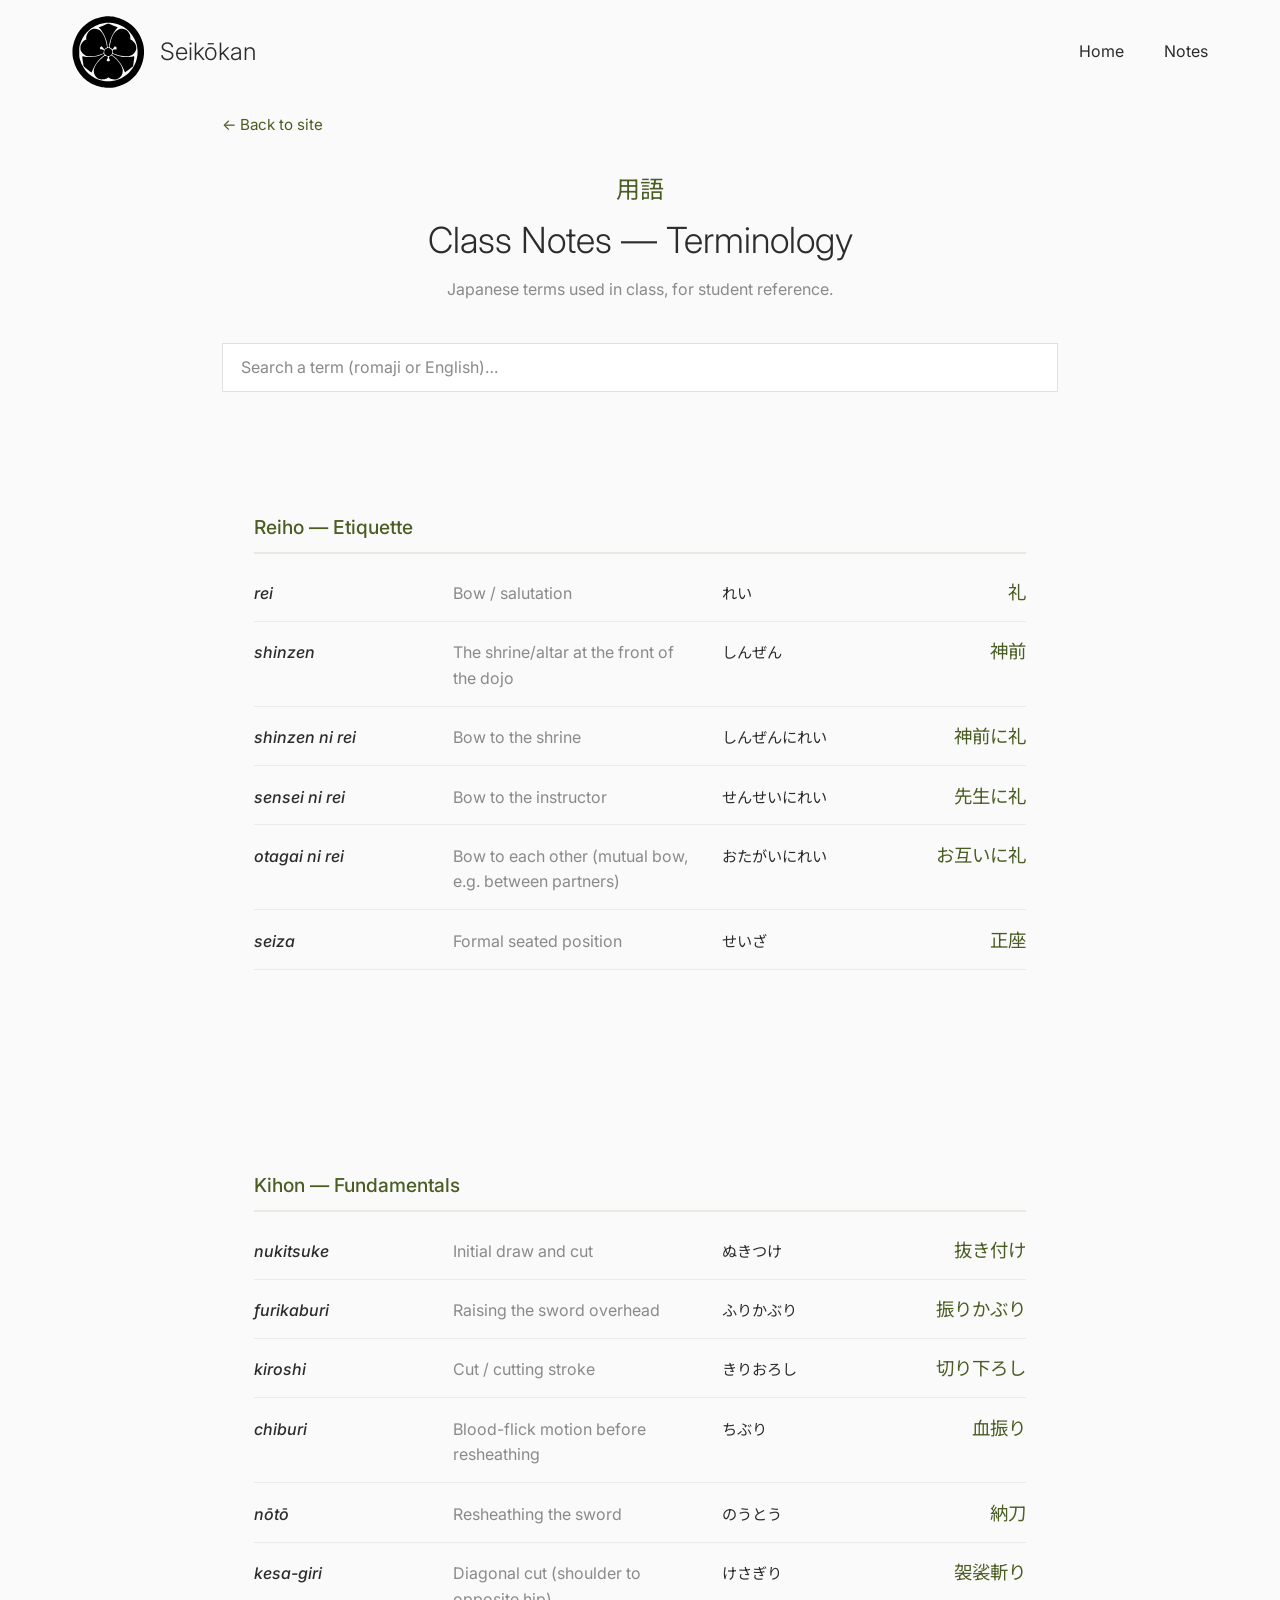
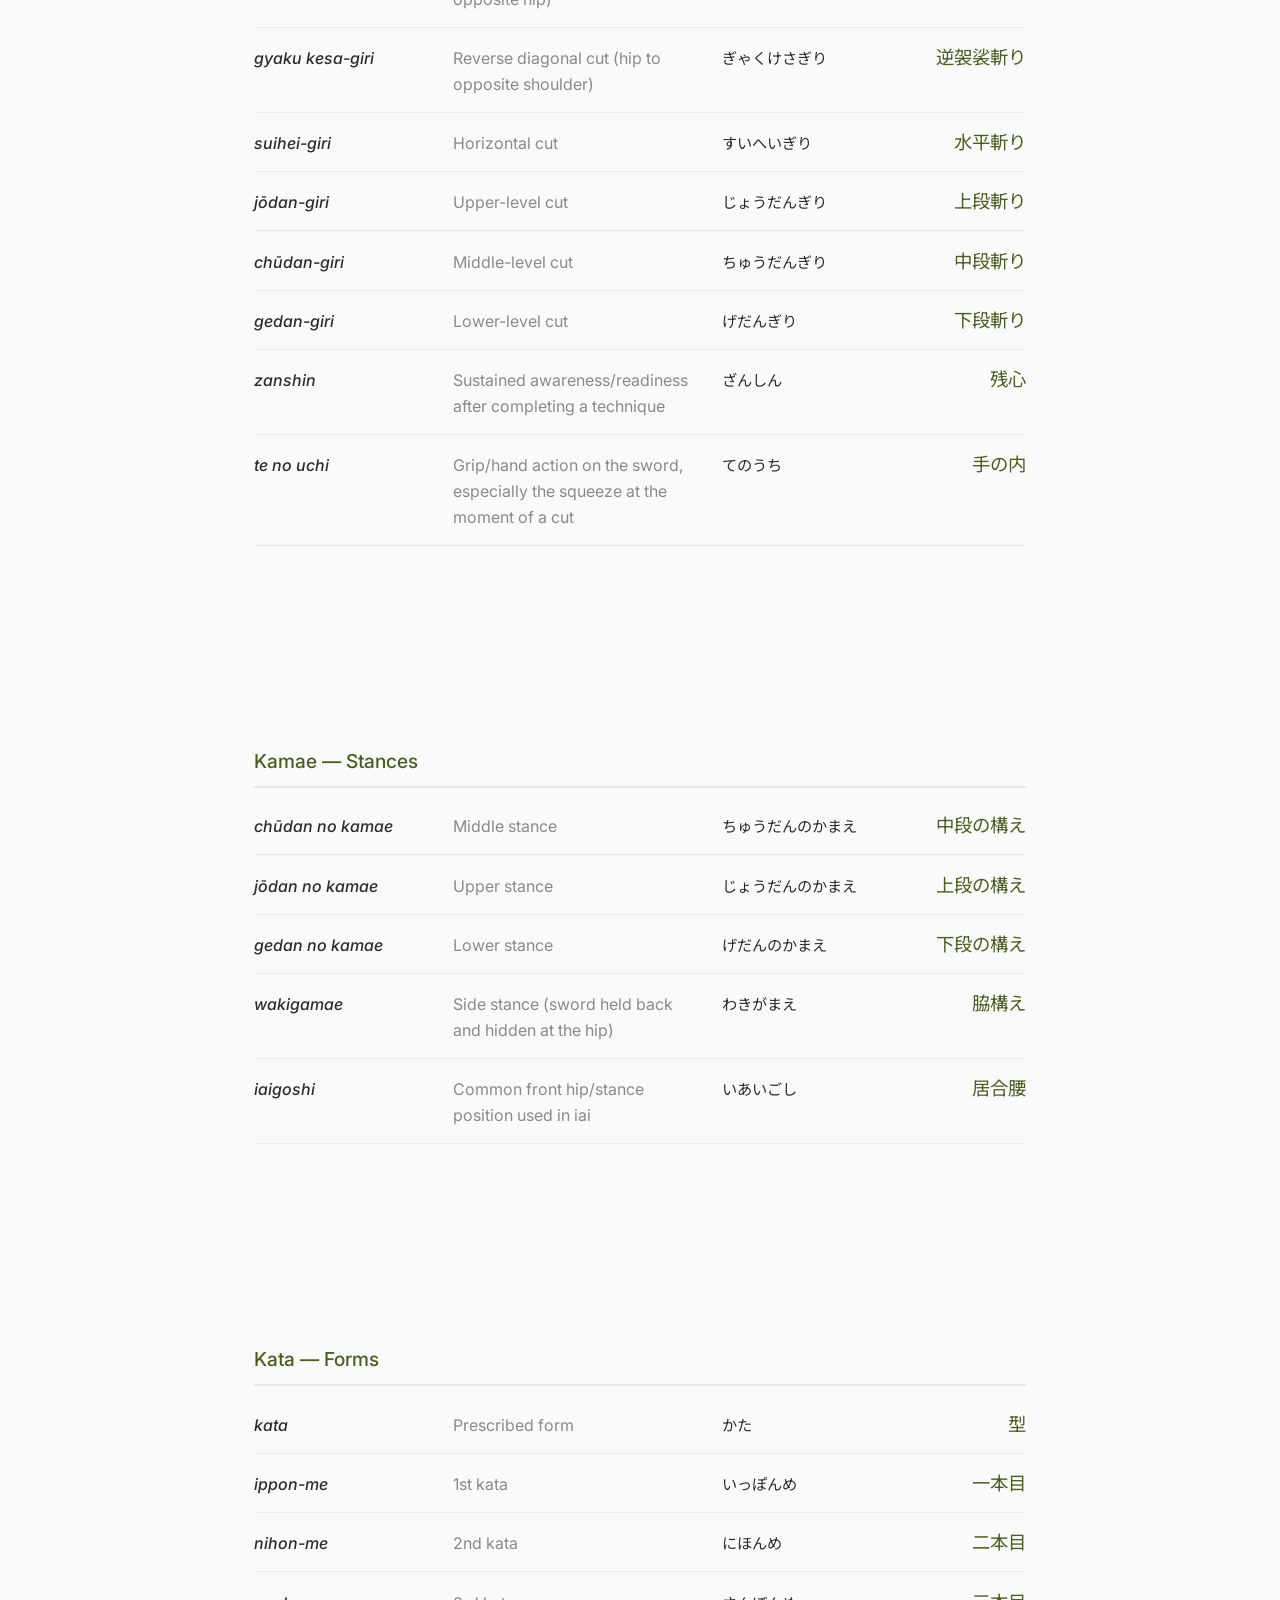
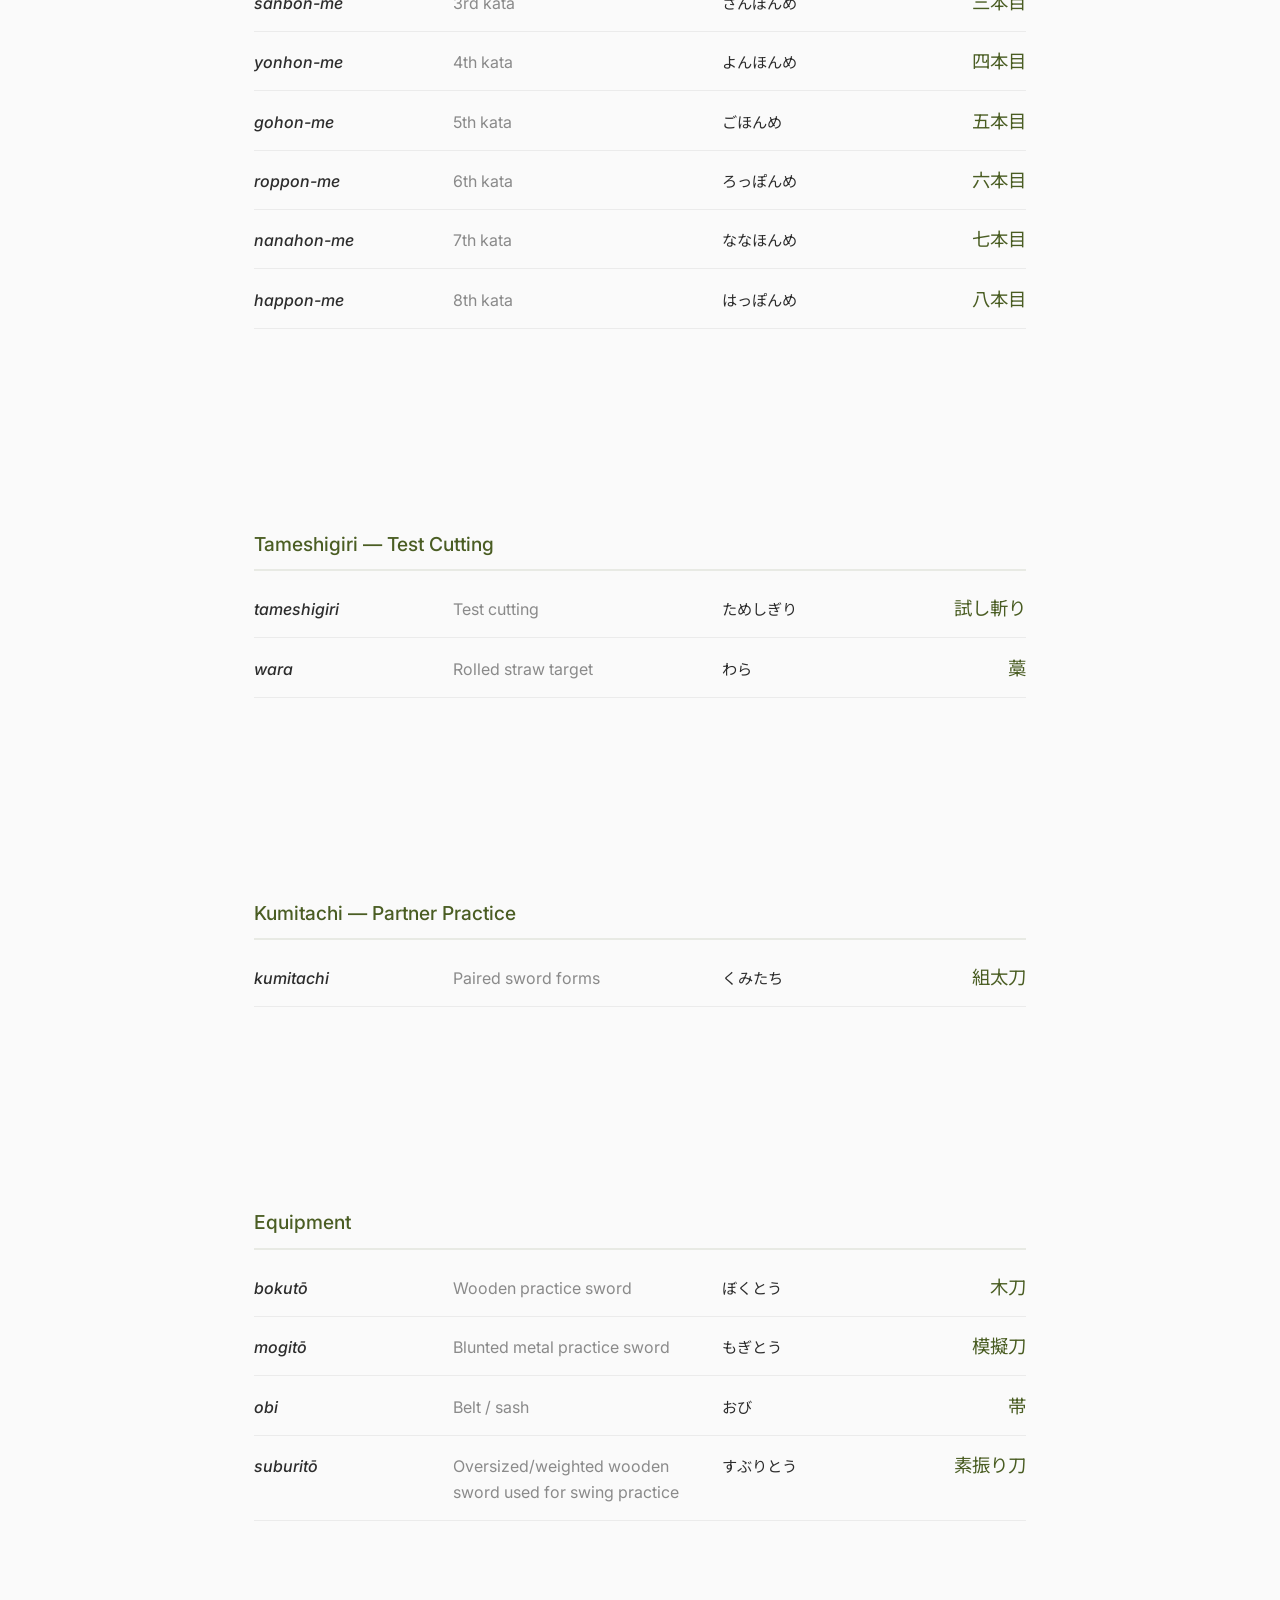
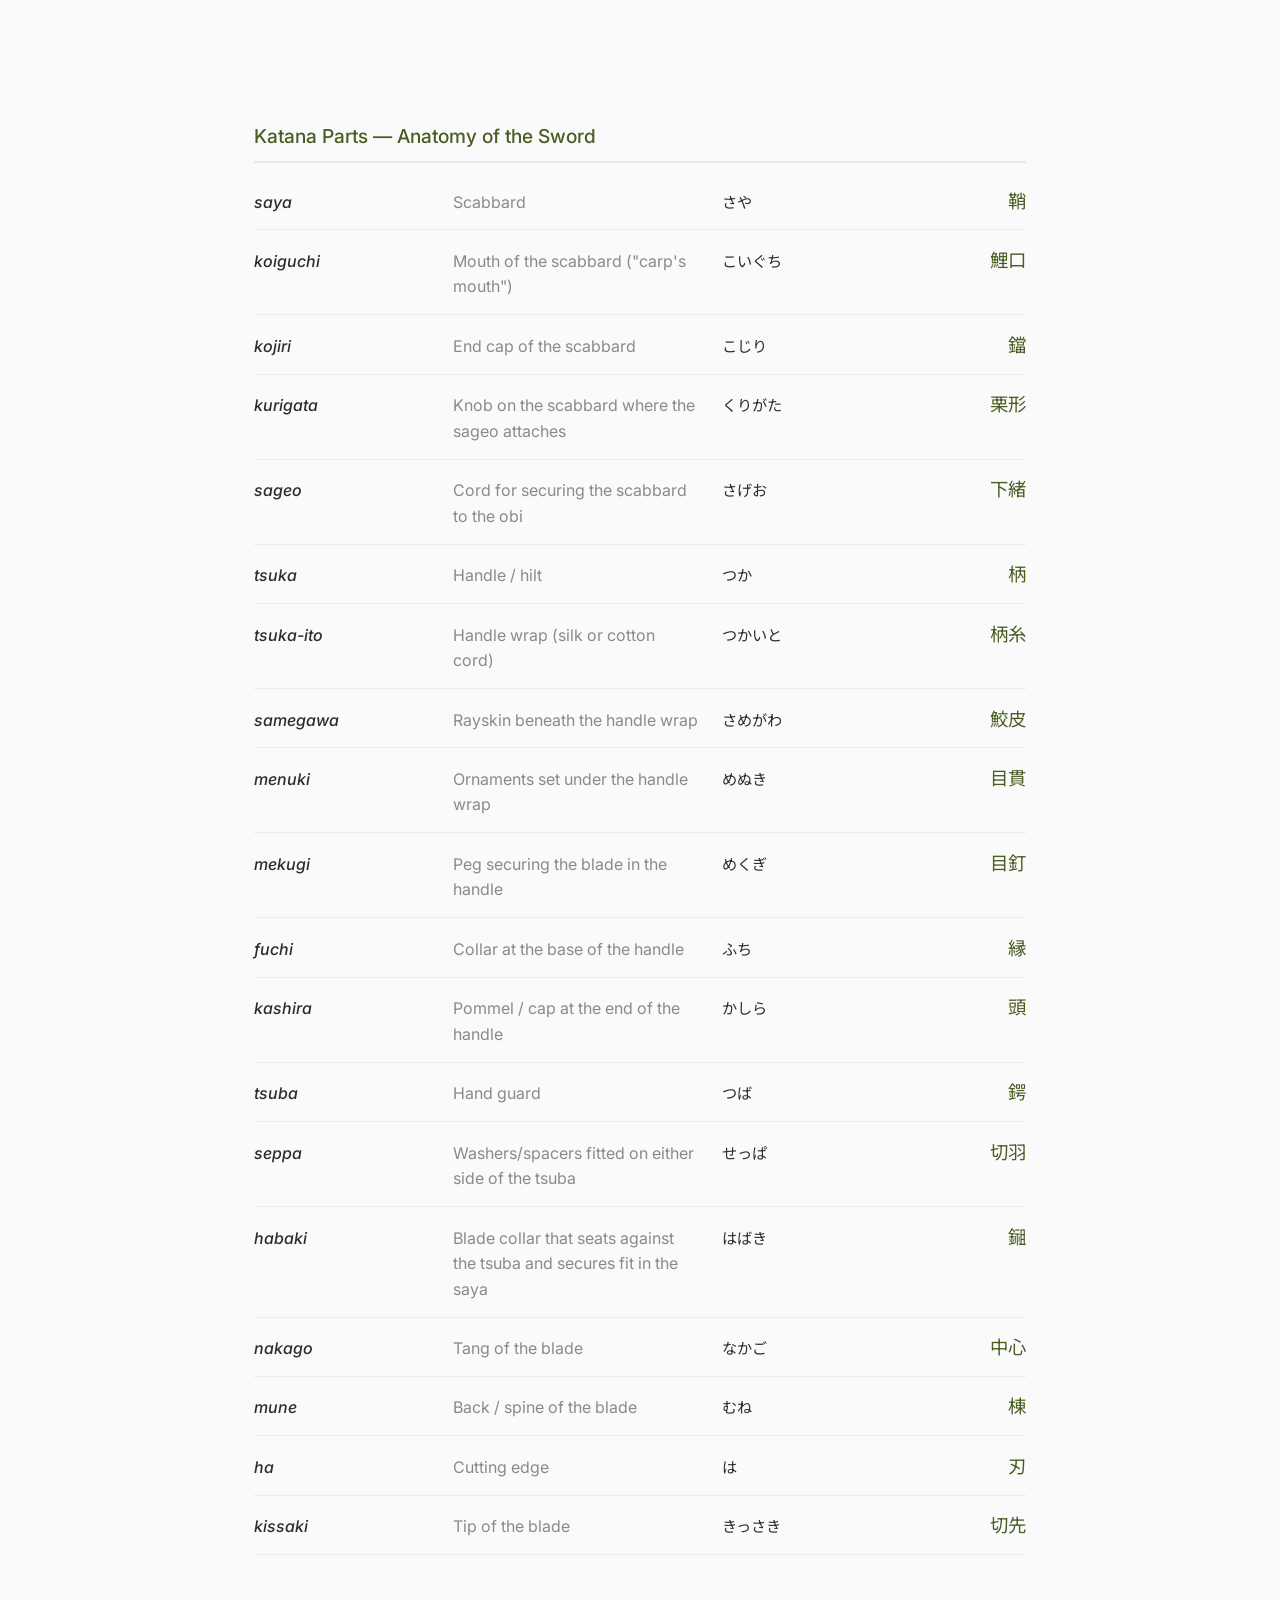
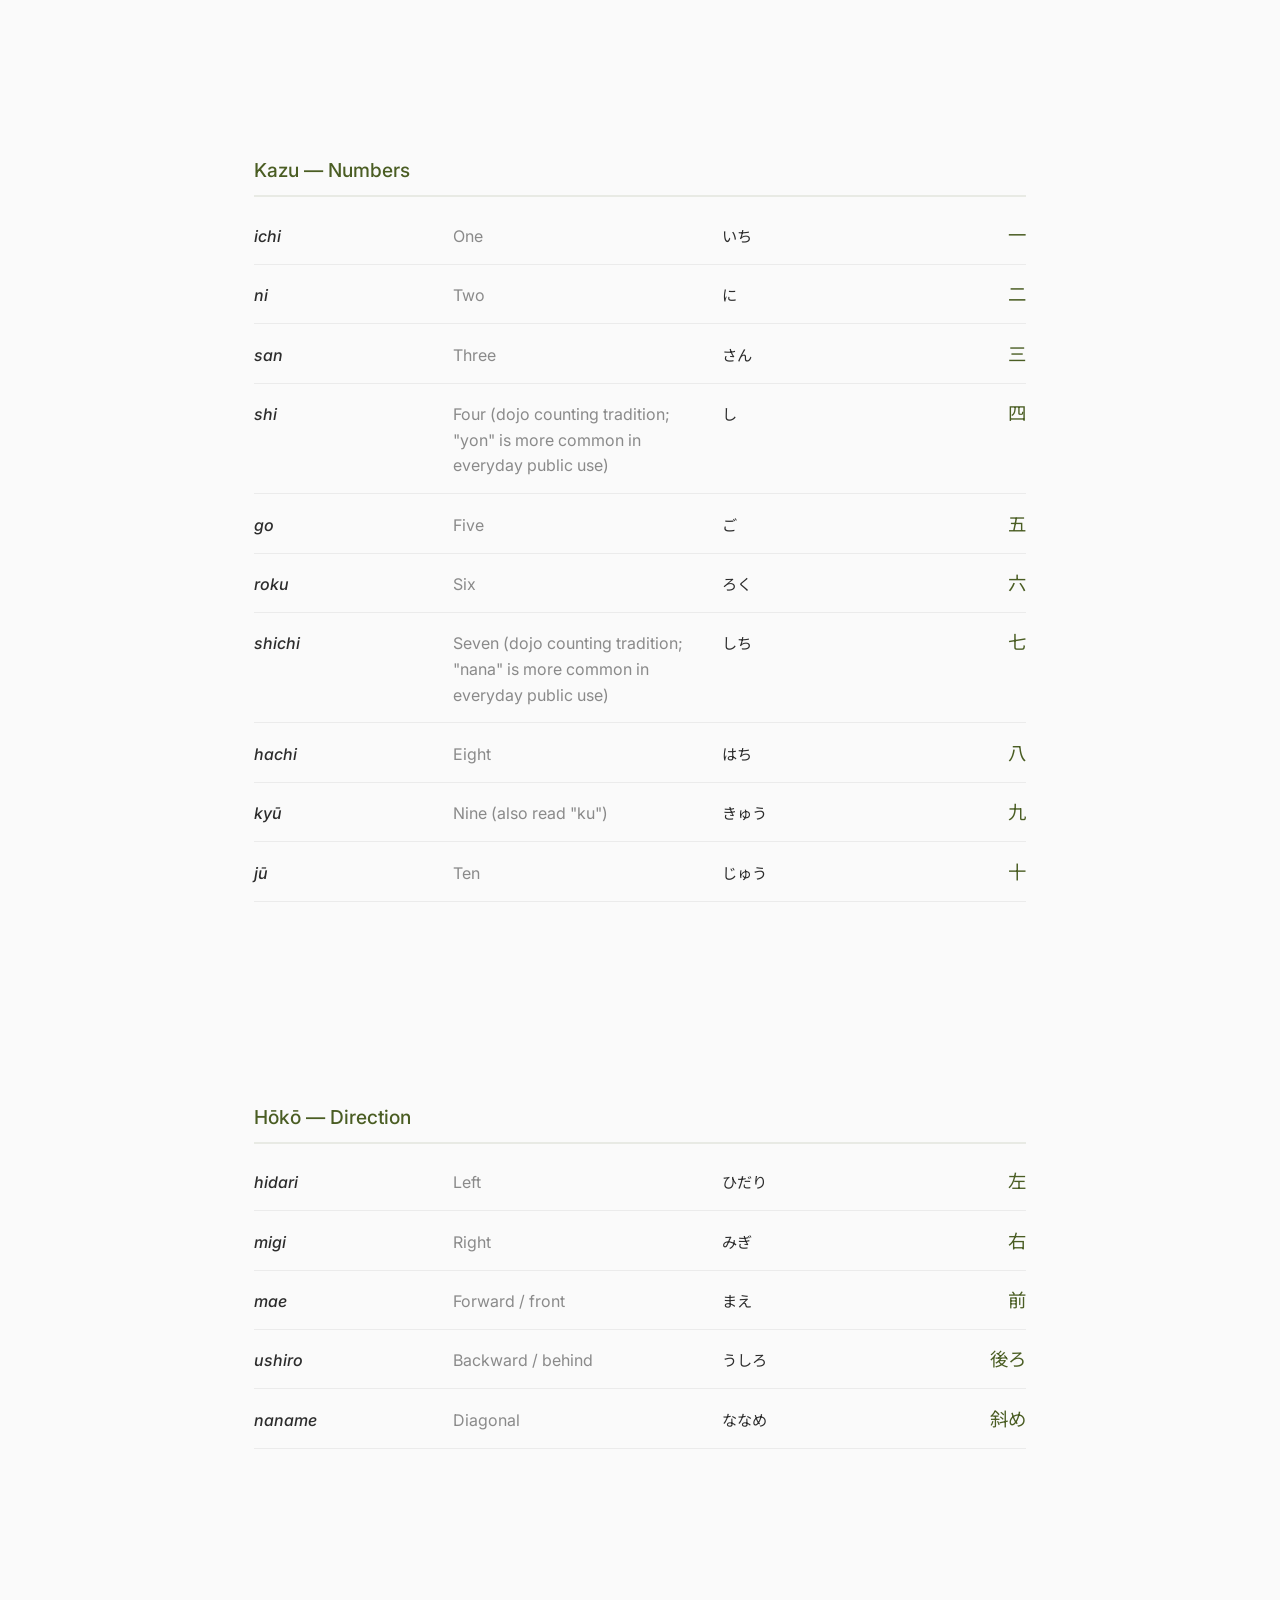
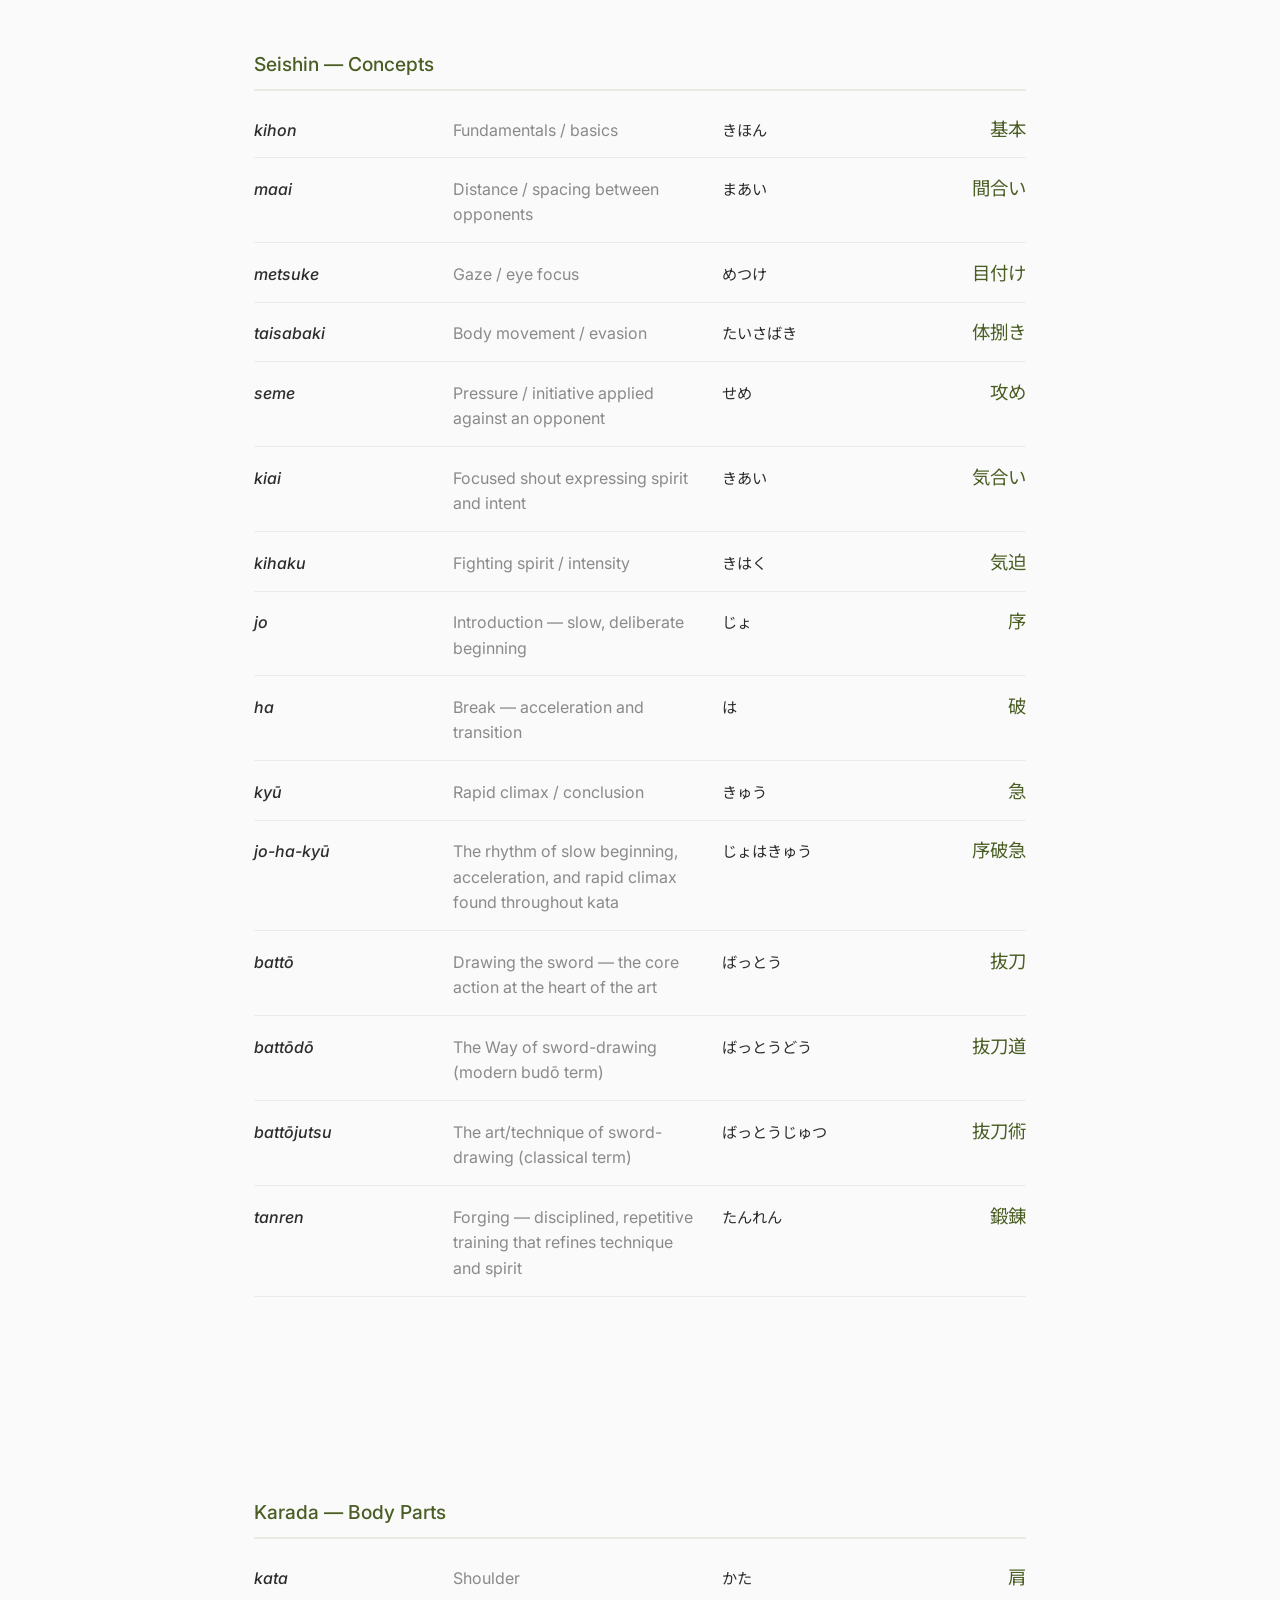
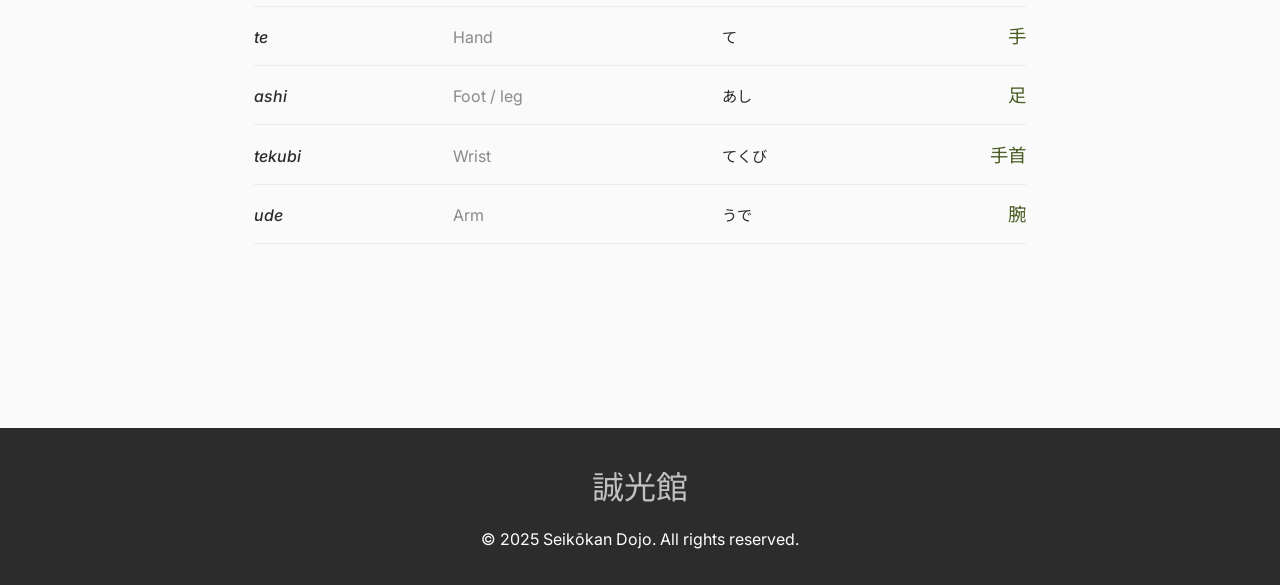
==== notes.html @ f6688fb0 "Add students section to the Seikokan Toyamaryu website." ====
<!DOCTYPE html>
<html lang="en">
<head>
    <meta charset="UTF-8">
    <meta name="viewport" content="width=device-width, initial-scale=1.0">
    <meta name="robots" content="noindex, nofollow">
    <title>Notes | Seikōkan Dojo</title>
    <link href="https://fonts.googleapis.com/css2?family=Noto+Sans+JP:wght@300;400;500;700&family=Inter:wght@300;400;500;600&display=swap" rel="stylesheet" crossorigin="anonymous">
    <link rel="stylesheet" href="css/style.css">
    <link rel="stylesheet" href="css/notes.css">
</head>
<body>
    <header>
        <nav>
            <div class="logo">
                <img src="images/kamon_vector.svg" class="kamon" alt="Seikōkan Kamon">
                <h1>Seikōkan</h1>
            </div>
            <ul class="nav-links">
                <li><a href="index.html">Home</a></li>
                <li><a href="notes.html">Notes</a></li>
            </ul>
        </nav>
    </header>

    <main class="notes-page">
        <a href="index.html" class="notes-back-link">&larr; Back to site</a>

        <div class="notes-header">
            <span class="kanji-small japanese-text">用語</span>
            <h1>Class Notes — Terminology</h1>
            <p>Japanese terms used in class, for student reference.</p>
        </div>

        <input
            type="text"
            id="notes-search"
            class="notes-search"
            placeholder="Search a term (romaji or English)&hellip;"
            autocomplete="off">

        <div id="notes-content"></div>
        <p id="notes-empty-state" class="notes-empty-state">No terms match your search.</p>
    </main>

    <footer>
        <div class="kanji japanese-text">誠光館</div>
        <p>&copy; 2025 Seikōkan Dojo. All rights reserved.</p>
    </footer>

    <script>
        let allData = { categories: [], terms: [] };

        async function loadTerms() {
            try {
                const res = await fetch('data/terms.json');
                if (!res.ok) throw new Error('Failed to load terms.json');
                allData = await res.json();
                render();
            } catch (err) {
                document.getElementById('notes-content').innerHTML =
                    '<p class="notes-empty-state" style="display:block;">Could not load the term list. Please check back later.</p>';
                console.error(err);
            }
        }

        function render(filterText) {
            const container = document.getElementById('notes-content');
            const emptyState = document.getElementById('notes-empty-state');
            const query = (filterText || '').trim().toLowerCase();

            const categories = [...allData.categories].sort((a, b) => a.order - b.order);
            let anyVisible = false;

            container.innerHTML = '';

            categories.forEach(cat => {
                const terms = allData.terms
                    .filter(t => t.category === cat.id)
                    .sort((a, b) => a.order - b.order);

                if (terms.length === 0) return;

                const section = document.createElement('section');
                section.className = 'term-category';

                const heading = document.createElement('h2');
                heading.textContent = cat.label;
                section.appendChild(heading);

                const list = document.createElement('div');
                list.className = 'term-list';

                let categoryHasVisibleRow = false;

                terms.forEach(term => {
                    const matches = !query ||
                        term.romaji.toLowerCase().includes(query) ||
                        term.english.toLowerCase().includes(query);

                    const row = document.createElement('div');
                    row.className = 'term-row' + (matches ? '' : ' is-hidden');

                    row.innerHTML = `
                        <span class="term-romaji">${term.romaji}</span>
                        <span class="term-english">${term.english}</span>
                        <span class="term-kana japanese-text">${term.kana}</span>
                        <span class="term-kanji japanese-text">${term.kanji}</span>
                    `;

                    if (matches) {
                        categoryHasVisibleRow = true;
                        anyVisible = true;
                    }

                    list.appendChild(row);
                });

                section.className += categoryHasVisibleRow ? '' : ' is-empty';
                section.appendChild(list);
                container.appendChild(section);
            });

            emptyState.style.display = anyVisible ? 'none' : 'block';
        }

        document.getElementById('notes-search').addEventListener('input', (e) => {
            render(e.target.value);
        });

        document.addEventListener('DOMContentLoaded', loadTerms);
    </script>
</body>
</html>
---- css/style.css ----
/* ============================================================
   Seikōkan Dojo — Main Stylesheet
   seikokan-toyamaryu.com
   ============================================================ */


/* ------------------------------------------------------------
   CSS Custom Properties
   ------------------------------------------------------------ */
:root {
    --sumi-black: #2c2c2c;
    --warm-white: #fafafa;
    --silver-gray: #8a8a8a;
    --deep-indigo: #1a365d;
    --matcha-green: #4a5d23;
    --light-matcha: #6b7c3a;
    --matcha-accent: rgba(74, 93, 35, 0.1);
    --paper-white: #ffffff;
    --subtle-shadow: rgba(0, 0, 0, 0.08);
}


/* ------------------------------------------------------------
   Reset & Base
   ------------------------------------------------------------ */
* {
    margin: 0;
    padding: 0;
    box-sizing: border-box;
}

html {
    scroll-behavior: smooth;
}

body {
    font-family: 'Inter', -apple-system, BlinkMacSystemFont, sans-serif;
    line-height: 1.6;
    color: var(--sumi-black);
    background: var(--warm-white);
}

.japanese-text {
    font-family: 'Noto Sans JP', sans-serif;
}


/* ------------------------------------------------------------
   Animations
   ------------------------------------------------------------ */
.fade-in {
    opacity: 0;
    transform: translateY(30px);
    animation: fadeIn 0.8s ease forwards;
}

@keyframes fadeIn {
    to {
        opacity: 1;
        transform: translateY(0);
    }
}

@keyframes float {
    0%, 100% { transform: translateY(0px); }
    50%       { transform: translateY(-20px); }
}


/* ------------------------------------------------------------
   Header & Navigation
   ------------------------------------------------------------ */
header {
    position: fixed;
    top: 0;
    width: 100%;
    background: rgba(250, 250, 250, 0.95);
    backdrop-filter: blur(10px);
    z-index: 1000;
    padding: 1rem 0;
    transition: all 0.3s ease;
}

nav {
    max-width: 1200px;
    margin: 0 auto;
    display: flex;
    justify-content: space-between;
    align-items: center;
    padding: 0 2rem;
}

.logo {
    display: flex;
    align-items: center;
    gap: 1rem;
}

.logo h1 {
    font-size: 1.5rem;
    font-weight: 300;
    color: var(--sumi-black);
}

.logo .kamon {
    width: 4.5rem;
    height: 4.5rem;
    filter: brightness(0) saturate(100%) invert(0%);
}

.nav-links {
    display: flex;
    list-style: none;
    gap: 2.5rem;
}

.nav-links a {
    text-decoration: none;
    color: var(--sumi-black);
    font-weight: 400;
    transition: color 0.3s ease;
    position: relative;
}

.nav-links a:hover {
    color: var(--matcha-green);
}

.nav-links a::after {
    content: '';
    position: absolute;
    bottom: -5px;
    left: 0;
    width: 0;
    height: 1px;
    background: var(--matcha-green);
    transition: width 0.3s ease;
}

.nav-links a:hover::after {
    width: 100%;
}


/* ------------------------------------------------------------
   Hero Section
   ------------------------------------------------------------ */
.hero {
    min-height: 100vh;
    display: flex;
    align-items: center;
    justify-content: center;
    position: relative;
    background: linear-gradient(135deg, var(--warm-white) 0%, var(--matcha-accent) 100%);
    overflow: hidden;
}

.hero::before {
    content: '';
    position: absolute;
    top: 0;
    right: 0;
    width: 50%;
    height: 100%;
    background: url('data:image/svg+xml,<svg xmlns="http://www.w3.org/2000/svg" viewBox="0 0 100 100"><circle cx="50" cy="50" r="1" fill="rgba(74,93,35,0.05)"/></svg>') repeat;
    background-size: 60px 60px;
}

/* Kanji calligraphy column */
.japanese-characters {
    position: absolute;
    top: 8%;
    right: 150px;
    display: flex;
    flex-direction: column;
    align-items: center;
    gap: 25px;
    z-index: 3;
}

.japanese-characters .character {
    width: 180px;
    background-size: contain;
    background-repeat: no-repeat;
    background-position: center;
    opacity: 0.9;
}

/* Heights calculated from intrinsic image dimensions:
   height = 180px × (image_height / image_width) */
.japanese-characters .makoto {
    background-image: url('../images/makoto_sei_scan.png');
    height: 168px; /* 180 × (2393 / 2742) */
}

.japanese-characters .hikari {
    background-image: url('../images/hikari_ko_scan.png');
    height: 170px; /* 180 × (2372 / 2510) */
}

.japanese-characters .kan {
    background-image: url('../images/kan_scan.png');
    height: 178px; /* 180 × (2540 / 2571) */
}

.hero-content {
    max-width: 1000px;
    margin: 0 auto;
    padding: 0 2rem;
    display: grid;
    grid-template-columns: 1fr 0.8fr;
    gap: 1rem;
    align-items: center;
    position: relative;
    z-index: 2;
}

.hero-text h1 {
    font-size: 3.5rem;
    font-weight: 300;
    color: var(--sumi-black);
    margin-bottom: 1rem;
    line-height: 1.2;
}

.hero-text .kanji-large {
    font-size: 4rem;
    color: var(--matcha-green);
    font-weight: 400;
    display: block;
    margin-bottom: 0.5rem;
    font-family: 'Hiragino Mincho ProN', 'Yu Mincho', 'YuMincho', 'Hiragino Mincho Pro', 'MS PMincho', 'serif';
}

.hero-text .subtitle {
    font-size: 1.75rem;
    color: var(--silver-gray);
    margin-bottom: 2rem;
    font-weight: 300;
}

.hero-text p {
    color: var(--silver-gray);
    font-size: 1.1rem;
    margin-bottom: 2.5rem;
    line-height: 1.7;
}

.cta-button {
    display: inline-block;
    padding: 1rem 2rem;
    background: var(--matcha-green);
    color: var(--paper-white);
    text-decoration: none;
    font-weight: 500;
    transition: all 0.3s ease;
    border: 2px solid var(--matcha-green);
}

.cta-button:hover {
    background: transparent;
    color: var(--matcha-green);
    transform: translateY(-2px);
    box-shadow: 0 8px 25px var(--subtle-shadow);
}

.hero-visual {
    display: flex;
    justify-content: flex-start;
    align-items: flex-start;
    position: relative;
    padding-left: 2rem;
    padding-top: 2rem;
}

/* Katana silhouette graphic */
.katana-silhouette {
    position: relative;
    width: 480px;
    height: 600px;
    opacity: 0.2;
    animation: float 6s ease-in-out infinite;
    transform: translateX(-150px);
}

.katana-blade {
    position: absolute;
    width: 6px;
    height: 420px;
    background: linear-gradient(180deg, var(--matcha-green), var(--sumi-black));
    left: 50%;
    top: 0;
    transform: translateX(-50%);
    clip-path: polygon(50% 0%, 0% 100%, 100% 100%);
    border: none;
    outline: none;
}

.katana-guard {
    position: absolute;
    width: 30px;
    height: 9px;
    background: var(--sumi-black);
    left: 50%;
    top: 412px;
    transform: translateX(-50%);
    border-radius: 3px;
}

.katana-handle {
    position: absolute;
    width: 12px;
    height: 135px;
    background: linear-gradient(180deg, var(--sumi-black), #4a4a4a);
    left: 50%;
    top: 427px;
    transform: translateX(-50%);
    border-radius: 0 0 6px 6px;
}

.katana-wrap {
    position: absolute;
    width: 15px;
    height: 3px;
    background: var(--matcha-green);
    left: 50%;
    transform: translateX(-50%);
    border-radius: 1.5px;
}

.katana-wrap:nth-of-type(2) { top: 295px; }
.katana-wrap:nth-of-type(3) { top: 305px; }
.katana-wrap:nth-of-type(4) { top: 315px; }
.katana-wrap:nth-of-type(5) { top: 325px; }
.katana-wrap:nth-of-type(6) { top: 335px; }
.katana-wrap:nth-of-type(7) { top: 345px; }
.katana-wrap:nth-of-type(8) { top: 355px; }


/* ------------------------------------------------------------
   Sections (shared)
   ------------------------------------------------------------ */
section {
    padding: 5rem 0;
    max-width: 1200px;
    margin: 0 auto;
    padding-left: 2rem;
    padding-right: 2rem;
}

.section-title {
    font-size: 2.5rem;
    font-weight: 300;
    text-align: center;
    margin-bottom: 3rem;
    color: var(--sumi-black);
    position: relative;
}

.section-title::after {
    content: '';
    display: block;
    width: 60px;
    height: 2px;
    background: var(--matcha-green);
    margin: 1rem auto;
}


/* ------------------------------------------------------------
   About Section
   ------------------------------------------------------------ */
.about-content {
    display: grid;
    grid-template-columns: 1fr 1fr;
    gap: 4rem;
    align-items: flex-start;
}

.philosophy-cards {
    display: flex;
    flex-direction: column;
    gap: 2rem;
}

.about-text h3 {
    font-size: 1.5rem;
    margin-bottom: 1.5rem;
    color: var(--matcha-green);
    font-weight: 400;
}

.about-text p {
    margin-bottom: 1.5rem;
    color: var(--silver-gray);
    line-height: 1.7;
}

.philosophy-card {
    background: var(--paper-white);
    padding: 2rem;
    box-shadow: 0 4px 20px var(--subtle-shadow);
    border-left: 4px solid var(--matcha-green);
}

.philosophy-card .kanji {
    font-size: 3rem;
    color: var(--matcha-green);
    display: block;
    text-align: center;
    margin-bottom: 1rem;
}

.philosophy-card h4 {
    text-align: center;
    font-size: 1.2rem;
    margin-bottom: 1rem;
    color: var(--sumi-black);
}


/* ------------------------------------------------------------
   Head Instructor Card
   ------------------------------------------------------------ */
.instructor-card {
    background: var(--paper-white);
    padding: 2.5rem;
    box-shadow: 0 4px 20px var(--subtle-shadow);
    border-left: 4px solid var(--deep-indigo);
    margin: 3rem 0;
    text-align: center;
}

.instructor-card .title {
    font-size: 1rem;
    color: var(--deep-indigo);
    font-weight: 500;
    text-transform: uppercase;
    letter-spacing: 0.1em;
    margin-bottom: 0.5rem;
}

.instructor-card .photo {
    width: 90px;
    height: 90px;
    border-radius: 50%;
    margin: 1rem auto 1.5rem;
    border: 3px solid var(--deep-indigo);
    box-shadow: 0 4px 15px rgba(0, 0, 0, 0.15);
    object-fit: cover;
    display: block;
}

.instructor-card .name {
    font-size: 2rem;
    color: var(--sumi-black);
    font-weight: 300;
    margin-bottom: 1.5rem;
}

.instructor-card .credentials {
    text-align: center;
}

.instructor-card .credential {
    margin-bottom: 1.2rem;
}

.instructor-card .credential:last-child {
    margin-bottom: 0;
}

.instructor-card .rank {
    font-size: 1.1rem;
    color: var(--matcha-green);
    font-weight: 500;
    margin-bottom: 0.3rem;
}

.instructor-card .federation {
    font-size: 0.9rem;
    color: var(--silver-gray);
    font-weight: 400;
    line-height: 1.4;
}

.instructor-card .federation .school {
    display: block;
    margin-bottom: 0.2rem;
}

.instructor-card .federation .japanese-text {
    display: block;
    margin-top: 0.2rem;
    font-size: 0.85rem;
}


/* ------------------------------------------------------------
   Philosophy Section
   ------------------------------------------------------------ */
.philosophy {
    padding: 4rem 2rem;
    background: var(--matcha-accent);
}

.philosophy-content {
    max-width: 1000px;
    margin: 0 auto;
}

.philosophy .philosophy-cards {
    display: grid;
    grid-template-columns: repeat(3, 1fr);
    gap: 3rem;
    margin-top: 3rem;
    max-width: 1200px;
    margin-left: auto;
    margin-right: auto;
}

@media (max-width: 1200px) {
    .philosophy .philosophy-cards {
        grid-template-columns: repeat(auto-fit, minmax(350px, 1fr));
    }
}


/* ------------------------------------------------------------
   Classes Grid
   ------------------------------------------------------------ */
.classes-grid {
    display: grid;
    grid-template-columns: repeat(2, 1fr);
    grid-template-rows: repeat(2, 1fr);
    gap: 2rem;
    margin-top: 2rem;
}

.class-card {
    background: var(--paper-white);
    padding: 2rem;
    box-shadow: 0 4px 20px var(--subtle-shadow);
    transition: transform 0.3s ease, box-shadow 0.3s ease;
}

.class-card:hover {
    transform: translateY(-5px);
    box-shadow: 0 8px 30px var(--subtle-shadow);
}

.class-card h3 {
    font-size: 1.3rem;
    margin-bottom: 1rem;
    color: var(--matcha-green);
}

.class-card p {
    color: var(--silver-gray);
    line-height: 1.6;
}


/* ------------------------------------------------------------
   Contact Section
   ------------------------------------------------------------ */
.contact {
    background: var(--paper-white);
    padding: 5rem 2rem;
}

.contact-content {
    max-width: 1200px;
    margin: 0 auto;
    display: grid;
    grid-template-columns: 1fr 1fr;
    gap: 4rem;
}

.contact-info h3 {
    color: var(--matcha-green);
    margin-bottom: 1.5rem;
}

.contact-info p {
    margin-bottom: 1rem;
    color: var(--silver-gray);
}

.social-links {
    margin-top: 1.5rem;
}

.social-link {
    display: inline-block;
    padding: 0.5rem 1rem;
    background: #1877f2;
    color: var(--paper-white);
    text-decoration: none;
    border-radius: 5px;
    font-weight: 500;
    transition: all 0.3s ease;
    margin-right: 1rem;
}

.social-link:hover {
    background: #166fe5;
    transform: translateY(-2px);
    box-shadow: 0 4px 15px rgba(24, 119, 242, 0.3);
}

.social-link:visited {
    color: var(--paper-white);
}


/* ------------------------------------------------------------
   Footer
   ------------------------------------------------------------ */
footer {
    background: var(--sumi-black);
    color: var(--paper-white);
    text-align: center;
    padding: 2rem 0;
}

footer .kanji {
    font-size: 2rem;
    margin-bottom: 1rem;
    opacity: 0.7;
}


/* ------------------------------------------------------------
   Responsive — Tablet (max 768px)
   ------------------------------------------------------------ */
@media (max-width: 768px) {
    .nav-links         { display: none; }
    .japanese-characters { display: none; }
    .katana-silhouette { display: none; }
    .hero::before      { display: none; }
    .hero-visual       { display: none; }

    .hero-content {
        grid-template-columns: 1fr;
        text-align: center;
        padding: 0 1rem;
    }

    .hero-text h1       { font-size: 2.5rem; }
    .hero-text .kanji-large { font-size: 3rem; }
    .hero-text .subtitle { font-size: 1.4rem; }
    .hero-text p        { font-size: 1rem; margin-bottom: 2rem; }

    .about-content,
    .contact-content    { grid-template-columns: 1fr; }

    .classes-grid       { grid-template-columns: 1fr; }

    .philosophy .philosophy-cards {
        grid-template-columns: 1fr;
        gap: 2rem;
    }

    section {
        padding: 3rem 0;
        padding-left: 1rem;
        padding-right: 1rem;
    }

    .philosophy  { padding: 3rem 1rem; }
    .contact     { padding: 3rem 1rem; }

    .section-title  { font-size: 2rem; margin-bottom: 2rem; }

    .instructor-card {
        margin: 2rem 0;
        padding: 2rem;
    }

    .instructor-card .credentials { text-align: center; }
}


/* ------------------------------------------------------------
   Responsive — Mobile (max 480px)
   ------------------------------------------------------------ */
@media (max-width: 480px) {
    .hero-text h1           { font-size: 2rem; }
    .hero-text .kanji-large { font-size: 2.5rem; }
    .hero-text .subtitle    { font-size: 1.2rem; }
    .section-title          { font-size: 1.8rem; }
    .instructor-card .name  { font-size: 1.6rem; }
    .philosophy-card .kanji { font-size: 2.5rem; }

    .cta-button {
        padding: 0.8rem 1.5rem;
        font-size: 0.9rem;
    }
}
---- css/notes.css ----
/* ============================================================
   Seikōkan Dojo — Notes (Student Glossary) Stylesheet
   Extends css/style.css design tokens
   ============================================================ */

.notes-page {
    padding-top: 7rem;
    max-width: 900px;
    margin: 0 auto;
    padding-left: 2rem;
    padding-right: 2rem;
    padding-bottom: 4rem;
    min-height: 100vh;
}

.notes-header {
    text-align: center;
    margin-bottom: 2.5rem;
}

.notes-header .kanji-small {
    font-family: 'Noto Sans JP', sans-serif;
    font-size: 1.5rem;
    color: var(--matcha-green);
    display: block;
    margin-bottom: 0.25rem;
}

.notes-header h1 {
    font-weight: 300;
    font-size: 2.25rem;
    color: var(--sumi-black);
    margin-bottom: 0.5rem;
}

.notes-header p {
    color: var(--silver-gray);
    font-size: 1rem;
}

/* Search */
.notes-search {
    display: block;
    width: 100%;
    padding: 0.85rem 1.1rem;
    margin-bottom: 2.5rem;
    border: 1px solid rgba(0, 0, 0, 0.12);
    background: var(--paper-white);
    font-family: 'Inter', sans-serif;
    font-size: 1rem;
    color: var(--sumi-black);
    transition: border-color 0.3s ease;
}

.notes-search:focus {
    outline: none;
    border-color: var(--matcha-green);
}

.notes-search::placeholder {
    color: var(--silver-gray);
}

/* Category groups */
.term-category {
    margin-bottom: 2.5rem;
}

.term-category h2 {
    font-size: 1.2rem;
    font-weight: 500;
    color: var(--matcha-green);
    border-bottom: 2px solid var(--matcha-accent);
    padding-bottom: 0.6rem;
    margin-bottom: 0.5rem;
}

.term-category.is-empty {
    display: none;
}

/* Term rows */
.term-list {
    display: flex;
    flex-direction: column;
}

.term-row {
    display: grid;
    grid-template-columns: 1fr 1.4fr 0.9fr 0.7fr;
    gap: 1.5rem;
    align-items: baseline;
    padding: 0.9rem 0;
    border-bottom: 1px solid rgba(0, 0, 0, 0.06);
}

.term-row.is-hidden {
    display: none;
}

.term-romaji {
    font-style: italic;
    color: var(--sumi-black);
    font-weight: 500;
}

.term-english {
    color: var(--silver-gray);
}

.term-kana {
    font-family: 'Noto Sans JP', sans-serif;
    color: var(--sumi-black);
    font-size: 0.95rem;
}

.term-kanji {
    font-family: 'Noto Sans JP', sans-serif;
    color: var(--matcha-green);
    font-size: 1.15rem;
    text-align: right;
}

.notes-empty-state {
    text-align: center;
    color: var(--silver-gray);
    padding: 3rem 0;
    display: none;
}

.notes-back-link {
    display: inline-block;
    margin-bottom: 2rem;
    color: var(--matcha-green);
    text-decoration: none;
    font-size: 0.95rem;
}

.notes-back-link:hover {
    text-decoration: underline;
}

/* ------------------------------------------------------------
   Responsive
   ------------------------------------------------------------ */
@media (max-width: 640px) {
    .notes-page { padding-top: 6rem; padding-left: 1rem; padding-right: 1rem; }
    .notes-header h1 { font-size: 1.75rem; }

    .term-row {
        grid-template-columns: 1fr 1fr;
        row-gap: 0.3rem;
        padding: 1rem 0;
    }

    .term-kana,
    .term-kanji {
        text-align: left;
        font-size: 1.1rem;
    }
}
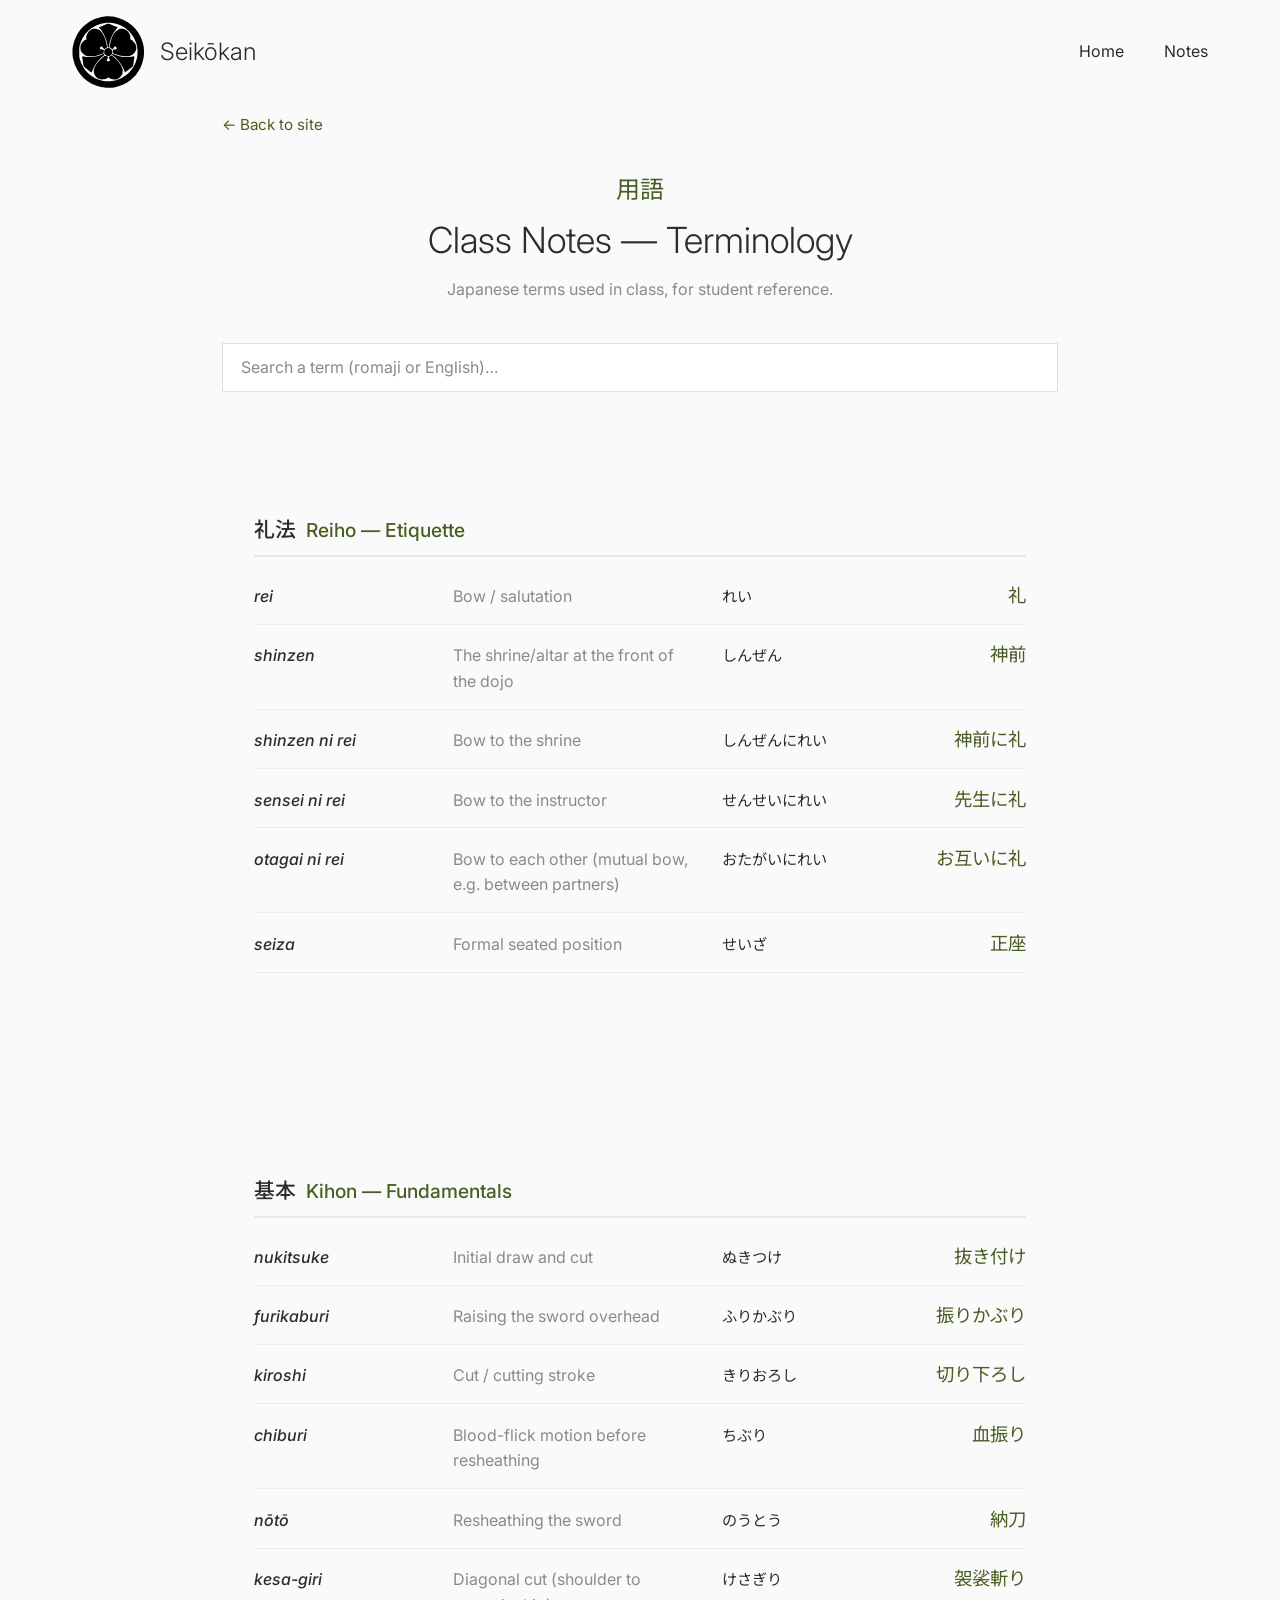
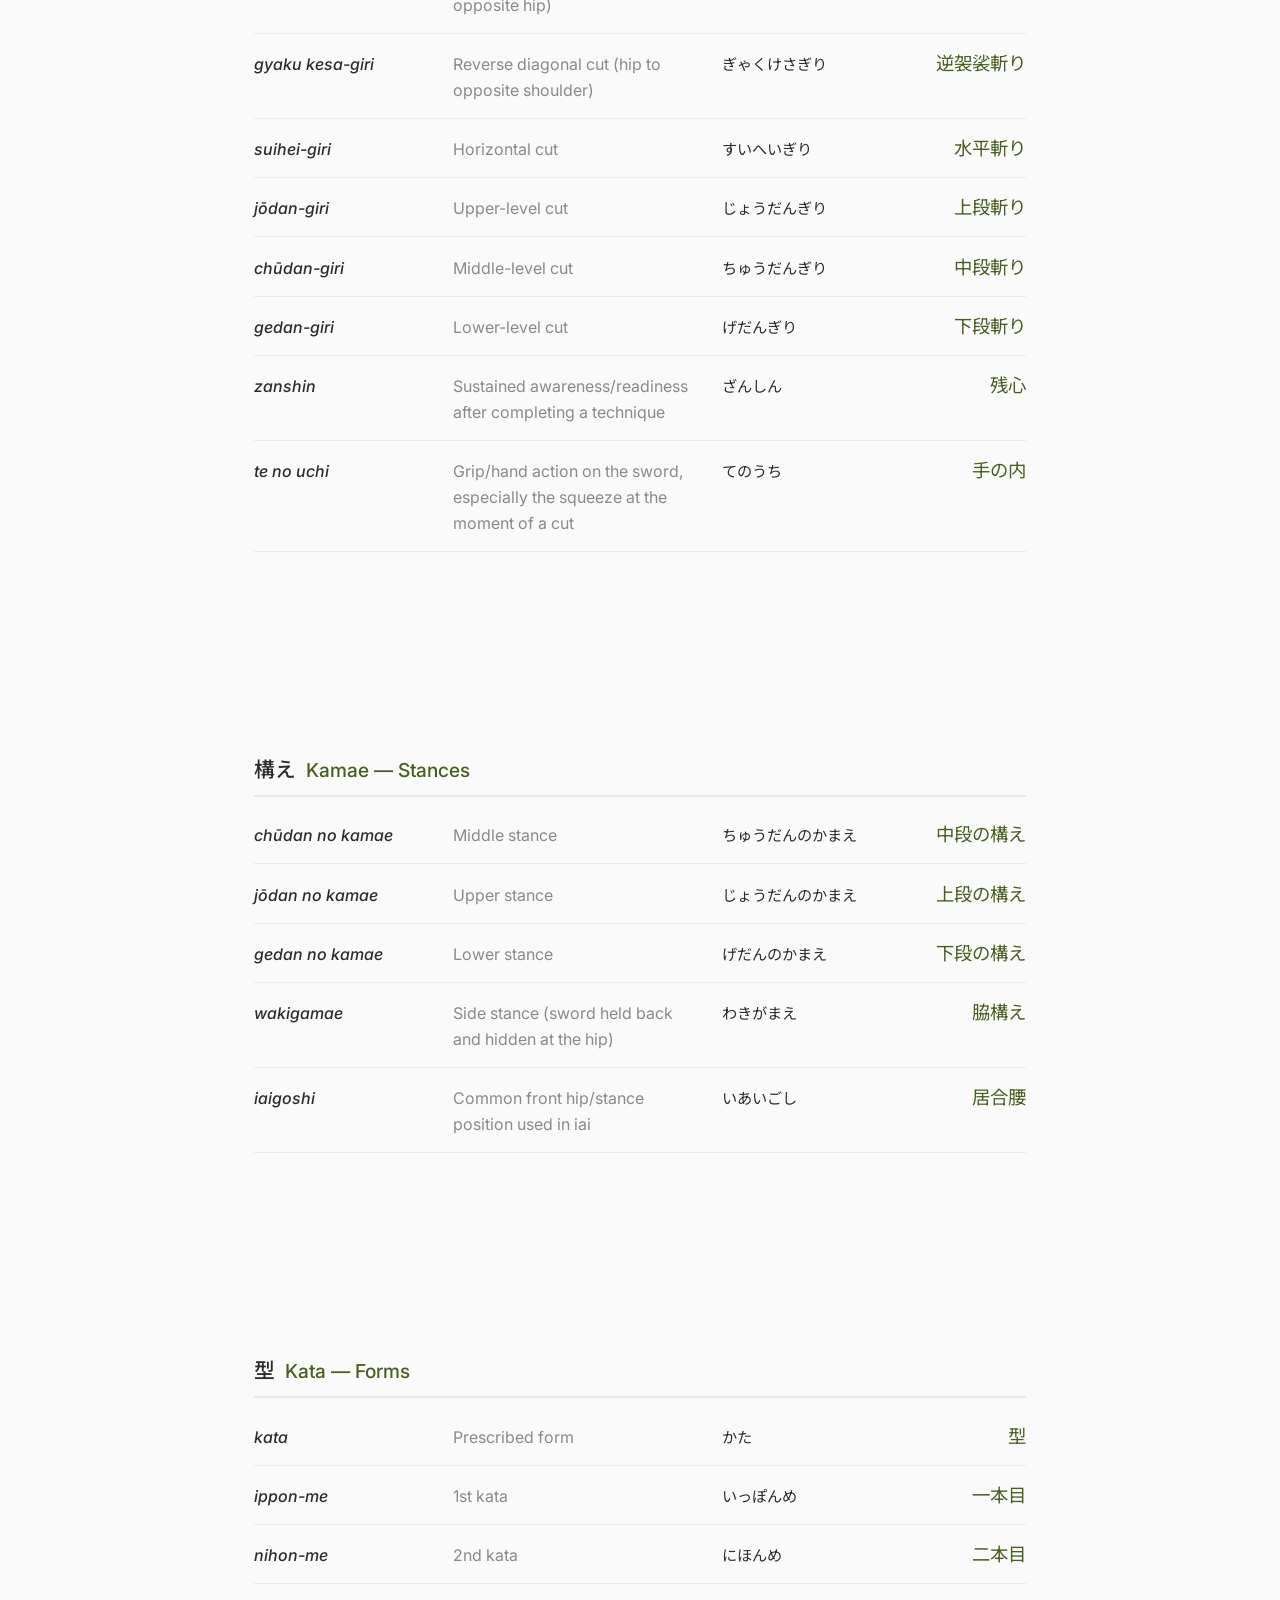
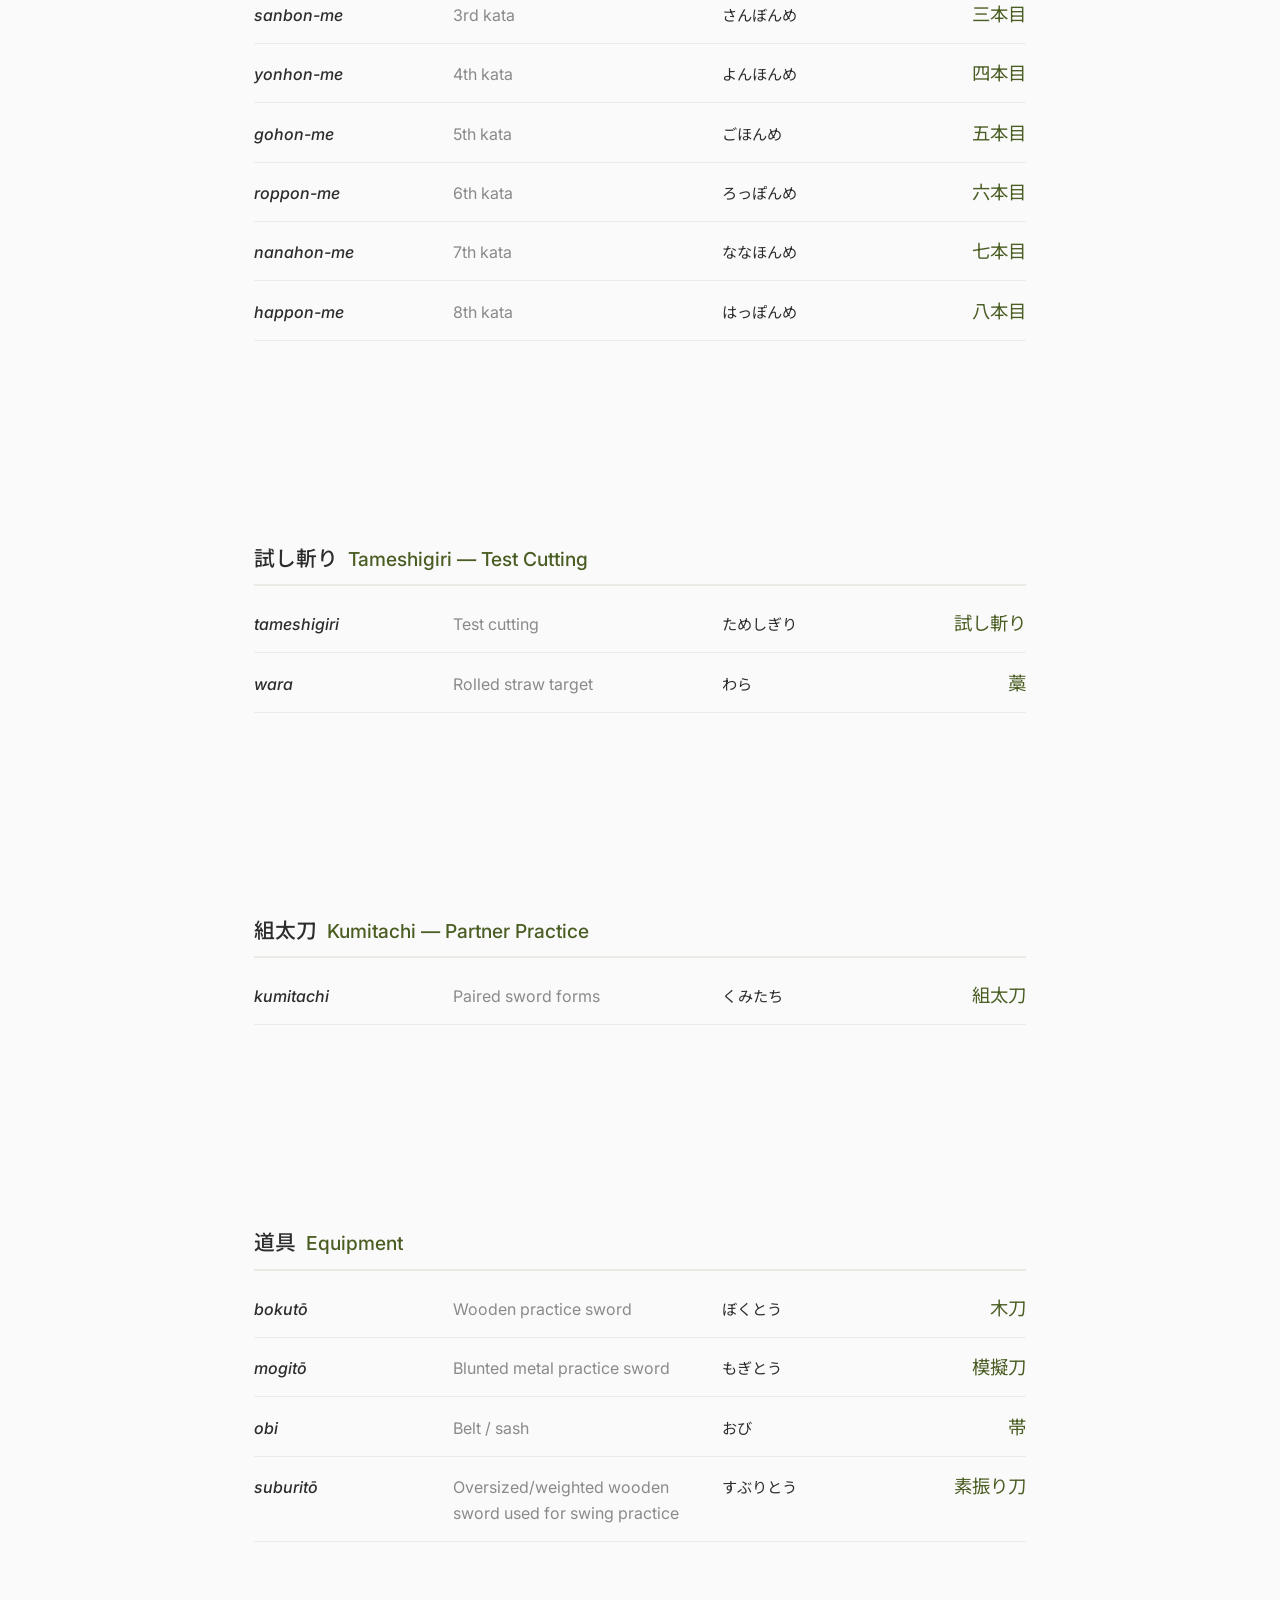
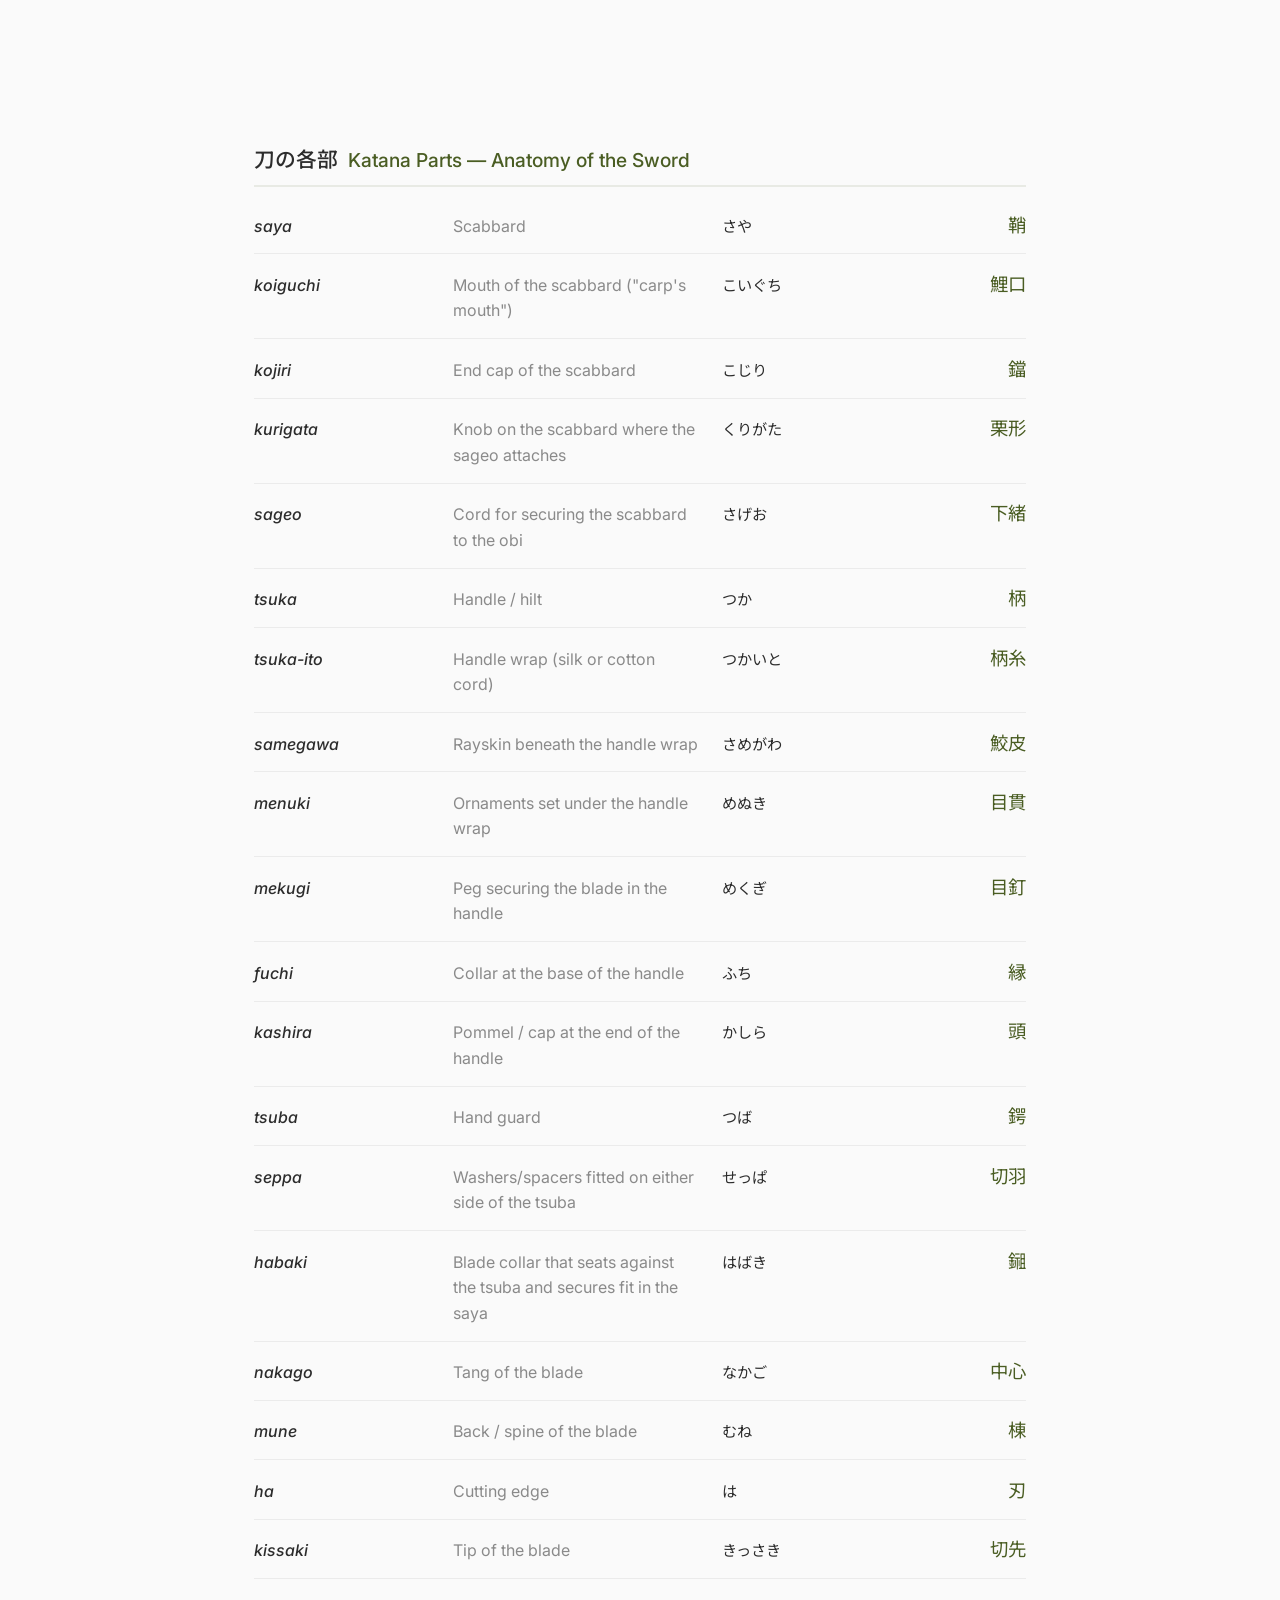
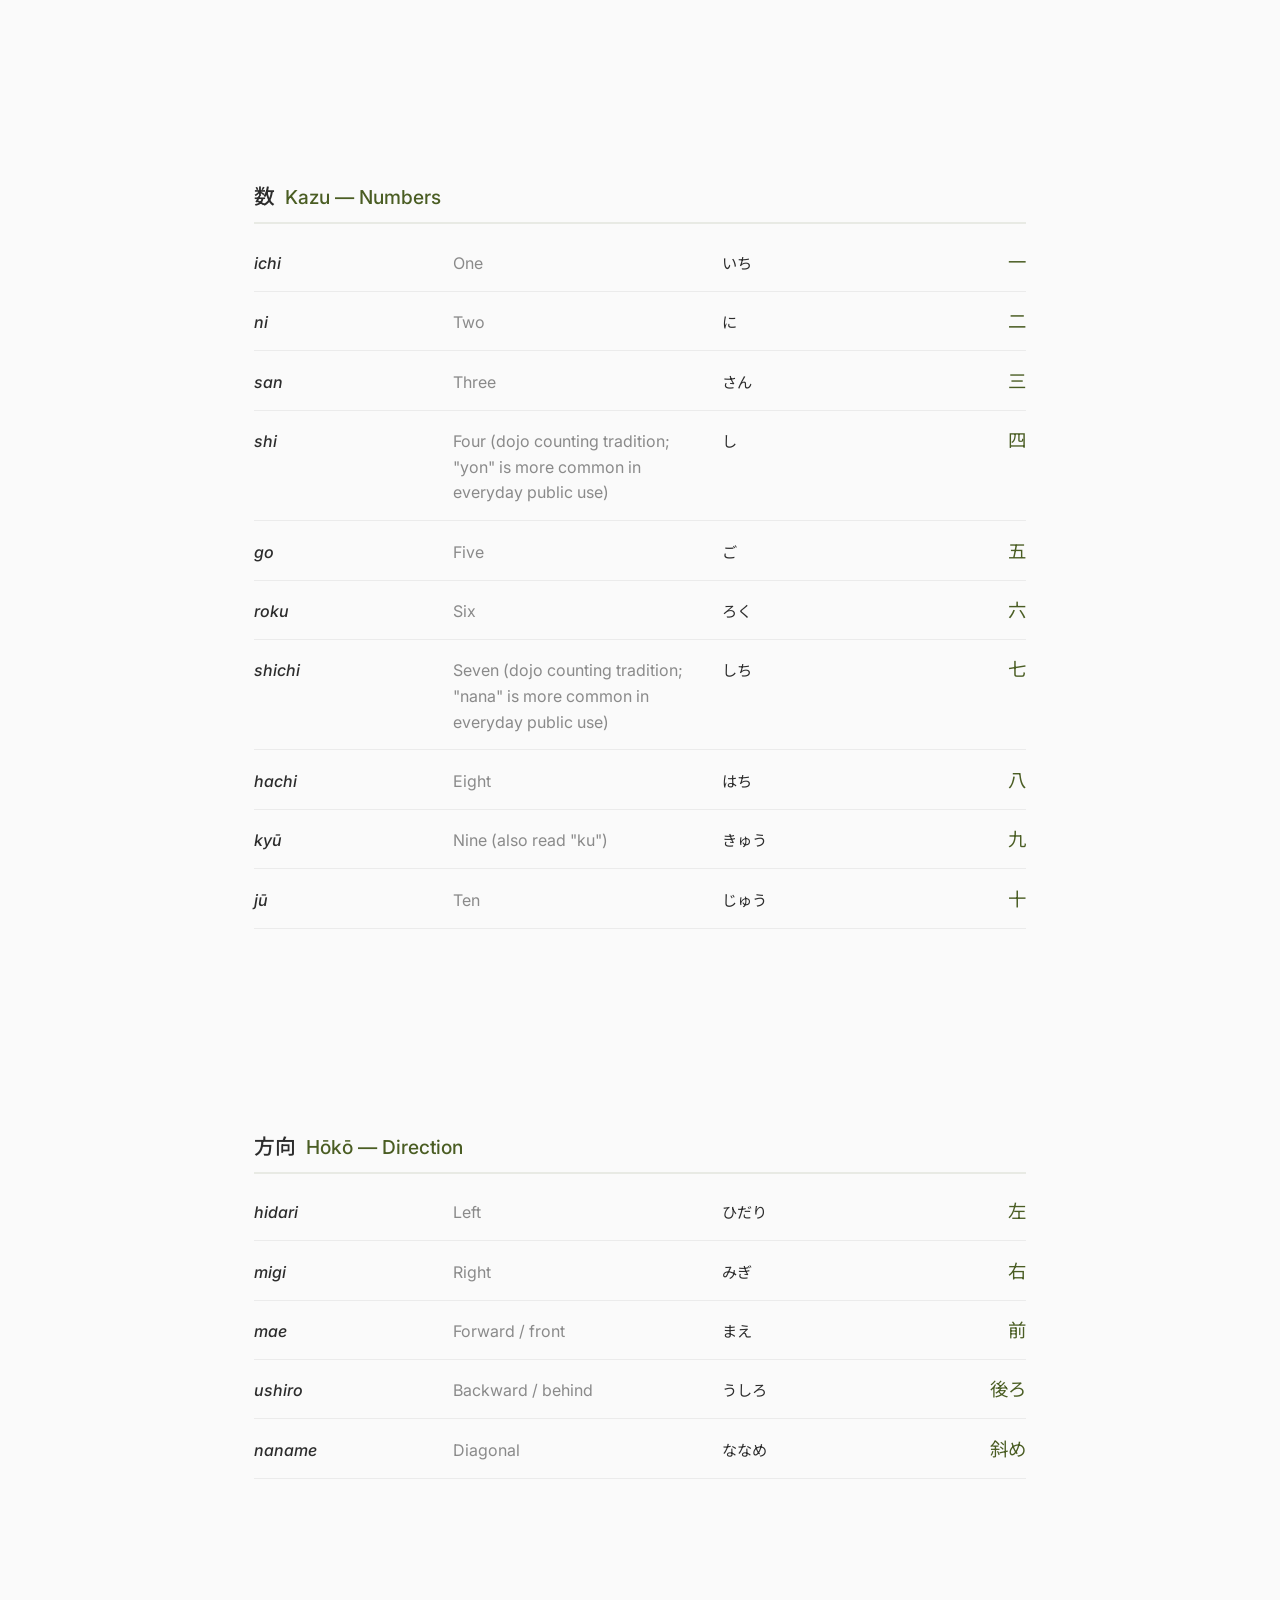
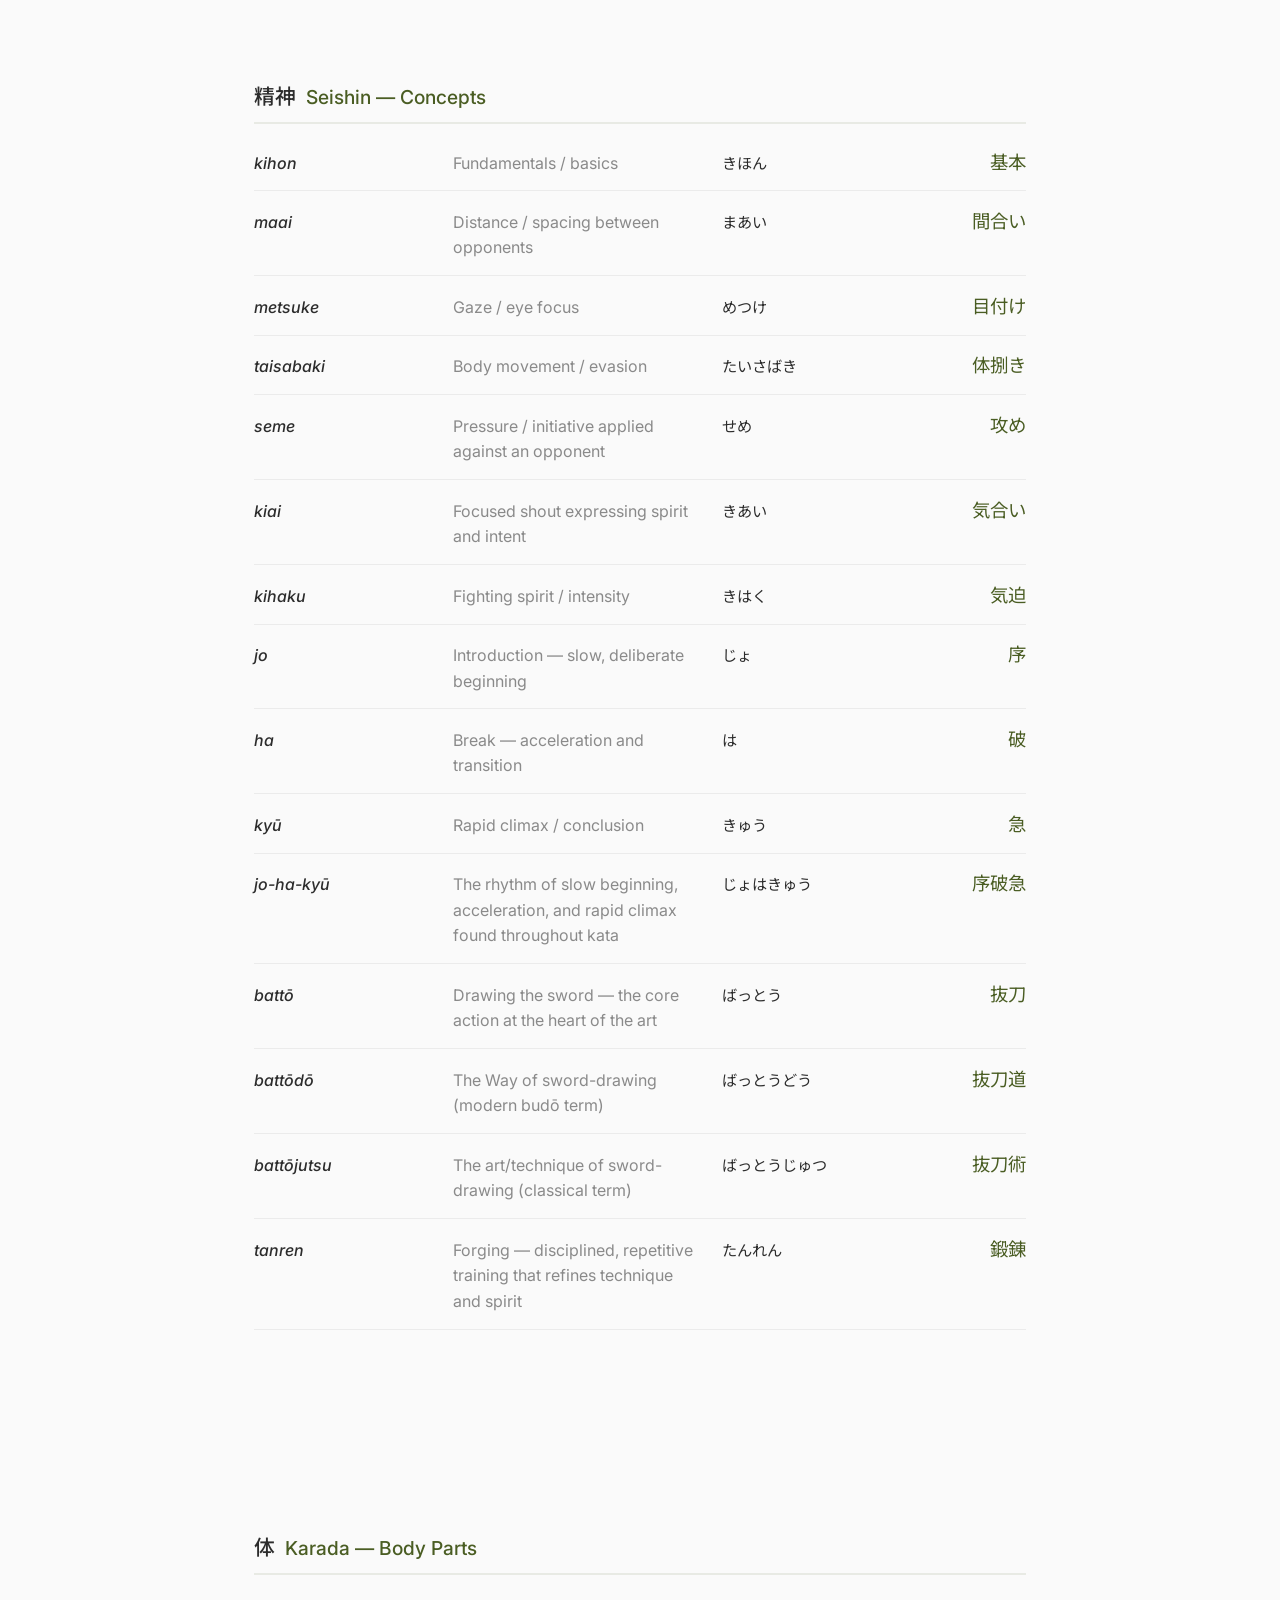
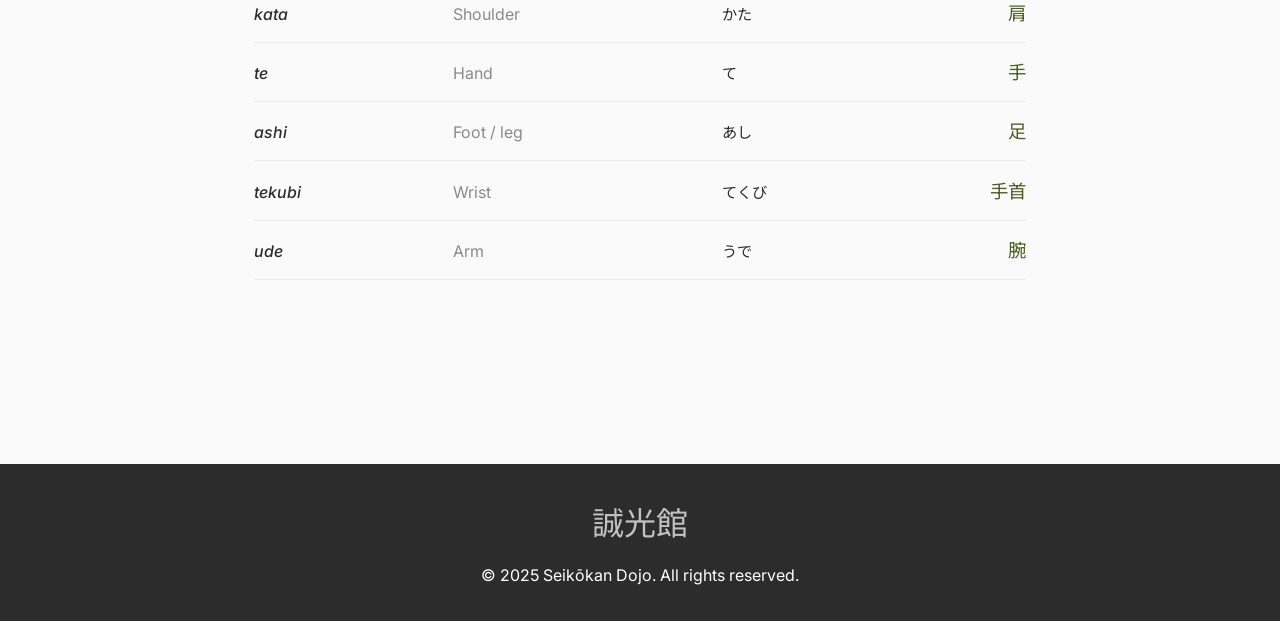
==== commit 8813ea35: "Added Japanese to the Catagory level of the data" ====
--- a/notes.html
+++ b/notes.html
@@ -85,7 +85,11 @@
                 section.className = 'term-category';
 
                 const heading = document.createElement('h2');
-                heading.textContent = cat.label;
+                if (cat.kanji) {
+                    heading.innerHTML = `<span class="category-kanji japanese-text">${cat.kanji}</span>${cat.label}`;
+                } else {
+                    heading.textContent = cat.label;
+                }
                 section.appendChild(heading);
 
                 const list = document.createElement('div');
--- a/css/notes.css
+++ b/css/notes.css
@@ -73,6 +73,14 @@
     border-bottom: 2px solid var(--matcha-accent);
     padding-bottom: 0.6rem;
     margin-bottom: 0.5rem;
+    display: flex;
+    align-items: baseline;
+    gap: 0.6rem;
+}
+
+.term-category h2 .category-kanji {
+    font-size: 1.3rem;
+    color: var(--sumi-black);
 }
 
 .term-category.is-empty {
